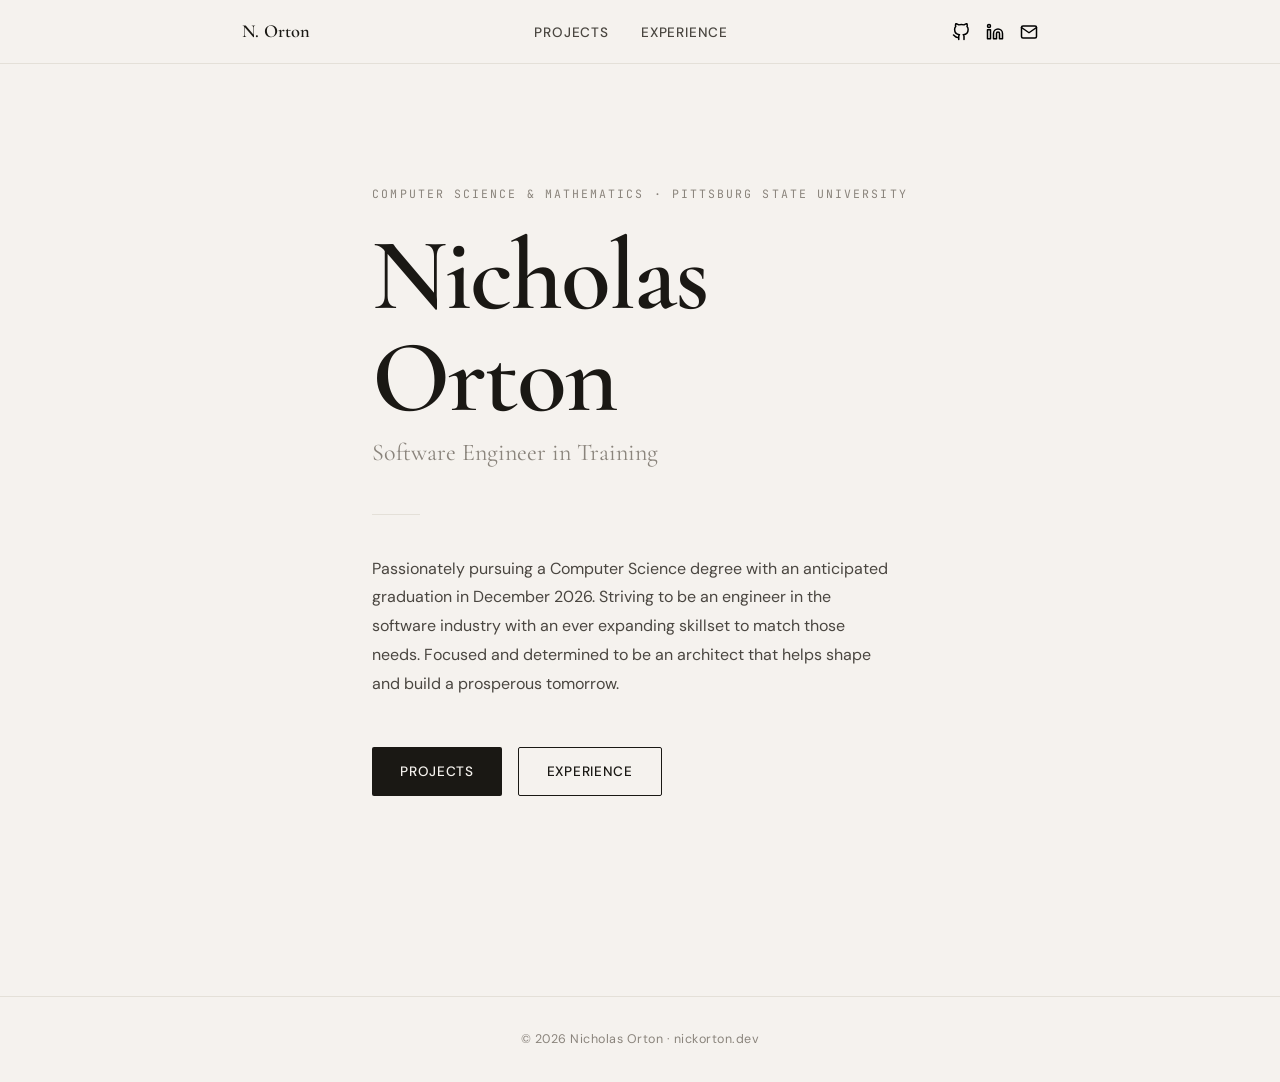
==== index.html @ e4ba1663 "first commit of personal website" ====
<!DOCTYPE html>
<html lang="en">

<head>
    <meta charset="UTF-8" />
    <meta name="viewport" content="width=device-width, initial-scale=1.0" />
    <title>Nicholas Orton</title>
    <link rel="preconnect" href="https://fonts.googleapis.com" />
    <link rel="preconnect" href="https://fonts.gstatic.com" crossorigin />
    <link
        href="https://fonts.googleapis.com/css2?family=Cormorant+Garamond:wght@400;600&family=DM+Sans:wght@400;500&family=JetBrains+Mono:wght@400&display=swap"
        rel="stylesheet" />
    <link rel="stylesheet" href="assets/css/style.css" />
    <style>
        .hero {
            min-height: 100vh;
            display: flex;
            align-items: center;
            padding-top: 5rem;
        }

        .hero-inner {
            max-width: var(--max);
            margin: 0 auto;
            padding: 0 2rem;
        }

        .hero-eyebrow {
            font-family: var(--mono);
            font-size: 0.72rem;
            letter-spacing: 0.18em;
            text-transform: uppercase;
            color: var(--ink-soft);
            margin-bottom: 1.25rem;
        }

        .hero-name {
            font-family: var(--serif);
            font-size: clamp(3.5rem, 8vw, 6.5rem);
            font-weight: 600;
            line-height: 1.0;
            letter-spacing: -0.02em;
            color: var(--ink);
            margin-bottom: 0.25rem;
        }

        .hero-title {
            font-family: var(--serif);
            font-size: clamp(1.1rem, 2.5vw, 1.5rem);
            font-weight: 400;
            color: var(--ink-soft);
            margin-bottom: 2.5rem;
        }

        .hero-rule {
            width: 48px;
            height: 1px;
            background: var(--rule);
            margin-bottom: 2.5rem;
        }

        .hero-bio {
            max-width: 520px;
            font-size: 1rem;
            color: var(--ink-mid);
            line-height: 1.8;
            margin-bottom: 3rem;
        }

        .hero-actions {
            display: flex;
            gap: 1rem;
            flex-wrap: wrap;
        }
    </style>
</head>

<body>

    <!-- Nav -->
    <nav>
        <div class="nav-inner">
            <a href="index.html" class="nav-logo">N. Orton</a>
            <ul class="nav-links">
                <li><a href="projects.html">Projects</a></li>
                <li><a href="experience.html">Experience</a></li>
            </ul>
            <div class="nav-icons">
                <!-- GitHub -->
                <a href="https://github.com/nrrorton" target="_blank" rel="noopener" aria-label="GitHub">
                    <img src="assets/icons/github.svg" alt="GitHub" width="18" height="18" />
                </a>
                <!-- LinkedIn -->
                <a href="https://www.linkedin.com/in/nicholas-ray-orton" target="_blank" rel="noopener"
                    aria-label="LinkedIn">
                    <img src="assets/icons/linkedin.svg" alt="LinkedIn" width="18" height="18" />
                </a>
                <!-- Email -->
                <a href="mailto:nrrorton@gmail.com" aria-label="Email">
                    <img src="assets/icons/email.svg" alt="Email" width="18" height="18" />
                </a>
            </div>
        </div>
    </nav>

    <!-- Hero -->
    <section class="hero">
        <div class="hero-inner">
            <p class="hero-eyebrow fade-in delay-1">Computer Science &amp; Mathematics · Pittsburg State University</p>
            <h1 class="hero-name fade-in delay-2">Nicholas<br>Orton</h1>
            <p class="hero-title fade-in delay-3">Software Engineer in Training</p>
            <div class="hero-rule fade-in delay-3"></div>
            <p class="hero-bio fade-in delay-4">
                Passionately pursuing a Computer Science degree with an anticipated graduation in December 2026.
                Striving to be an engineer in the software industry with an ever expanding skillset to match those needs.
                Focused and determined to be an architect that helps shape and build a prosperous tomorrow.
            </p>
            <div class="hero-actions fade-in delay-5">
                <a href="projects.html" class="btn btn-primary">Projects</a>
                <a href="experience.html" class="btn btn-outline">Experience</a>
            </div>
        </div>
    </section>

    <footer>
        <p>© 2026 Nicholas Orton · nickorton.dev</p>
    </footer>

</body>

</html>
---- assets/css/style.css ----
/* ── Reset & Base ─────────────────────────────────────── */
*,
*::before,
*::after {
    box-sizing: border-box;
    margin: 0;
    padding: 0;
}

:root {
    --cream: #f5f2ee;
    --paper: #fffdf9;
    --ink: #1a1814;
    --ink-mid: #4a4640;
    --ink-soft: #8a847c;
    --rule: #e4e0d8;
    --accent: #2c5f8a;
    --accent-h: #1e4266;
    --serif: 'Cormorant Garamond', Georgia, serif;
    --sans: 'DM Sans', system-ui, sans-serif;
    --mono: 'JetBrains Mono', monospace;
    --max: 860px;
    --transition: 0.2s ease;
}

html {
    scroll-behavior: smooth;
}

body {
    background: var(--cream);
    color: var(--ink);
    font-family: var(--sans);
    font-size: 16px;
    line-height: 1.7;
    min-height: 100vh;
}

/* ── Typography ───────────────────────────────────────── */
h1,
h2,
h3 {
    font-family: var(--serif);
    font-weight: 600;
    letter-spacing: -0.01em;
    line-height: 1.2;
}

a {
    color: var(--accent);
    text-decoration: none;
    transition: color var(--transition);
}

a:hover {
    color: var(--accent-h);
}

/* ── Layout ───────────────────────────────────────────── */
.container {
    max-width: var(--max);
    margin: 0 auto;
    padding: 0 2rem;
}

/* ── Nav ──────────────────────────────────────────────── */
nav {
    position: fixed;
    top: 0;
    left: 0;
    right: 0;
    z-index: 100;
    background: rgba(245, 242, 238, 0.92);
    backdrop-filter: blur(8px);
    border-bottom: 1px solid var(--rule);
}

.nav-inner {
    max-width: var(--max);
    margin: 0 auto;
    padding: 1rem 2rem;
    display: flex;
    align-items: center;
    justify-content: space-between;
}

.nav-logo {
    font-family: var(--serif);
    font-size: 1.15rem;
    font-weight: 600;
    color: var(--ink);
    letter-spacing: 0.01em;
}

.nav-logo:hover {
    color: var(--accent);
}

.nav-links {
    display: flex;
    align-items: center;
    gap: 2rem;
    list-style: none;
}

.nav-links a {
    font-size: 0.85rem;
    font-weight: 500;
    letter-spacing: 0.06em;
    text-transform: uppercase;
    color: var(--ink-mid);
}

.nav-links a:hover {
    color: var(--accent);
}

.nav-links a.active {
    color: var(--accent);
}

.nav-icons {
    display: flex;
    align-items: center;
    gap: 1rem;
}

.nav-icons a {
    display: flex;
    align-items: center;
    color: var(--ink-soft);
    transition: color var(--transition);
}

.nav-icons a:hover {
    color: var(--accent);
}

.nav-icons svg {
    width: 18px;
    height: 18px;
}

/* ── Buttons ──────────────────────────────────────────── */
.btn {
    display: inline-flex;
    align-items: center;
    gap: 0.5rem;
    padding: 0.75rem 1.75rem;
    font-family: var(--sans);
    font-size: 0.85rem;
    font-weight: 500;
    letter-spacing: 0.05em;
    text-transform: uppercase;
    border-radius: 2px;
    transition: all var(--transition);
    cursor: pointer;
    border: none;
}

.btn-primary {
    background: var(--ink);
    color: var(--cream);
}

.btn-primary:hover {
    background: var(--accent);
    color: var(--cream);
}

.btn-outline {
    background: transparent;
    color: var(--ink);
    border: 1px solid var(--ink);
}

.btn-outline:hover {
    border-color: var(--accent);
    color: var(--accent);
}

/* ── Section headings ─────────────────────────────────── */
.section-label {
    font-family: var(--mono);
    font-size: 0.7rem;
    letter-spacing: 0.15em;
    text-transform: uppercase;
    color: var(--ink-soft);
    margin-bottom: 1rem;
}

.divider {
    width: 40px;
    height: 1px;
    background: var(--ink-soft);
    margin: 1.5rem 0;
}

/* ── Footer ───────────────────────────────────────────── */
footer {
    margin-top: 6rem;
    padding: 2rem 0;
    border-top: 1px solid var(--rule);
    text-align: center;
    font-size: 0.78rem;
    color: var(--ink-soft);
    letter-spacing: 0.04em;
}

/* ── Fade-in cascade animation ────────────────────────── */
.fade-in {
    opacity: 0;
    transform: translateY(18px);
    animation: fadeUp 0.7s ease forwards;
}

@keyframes fadeUp {
    to {
        opacity: 1;
        transform: translateY(0);
    }
}

.delay-1 {
    animation-delay: 0.1s;
}

.delay-2 {
    animation-delay: 0.25s;
}

.delay-3 {
    animation-delay: 0.42s;
}

.delay-4 {
    animation-delay: 0.6s;
}

.delay-5 {
    animation-delay: 0.78s;
}
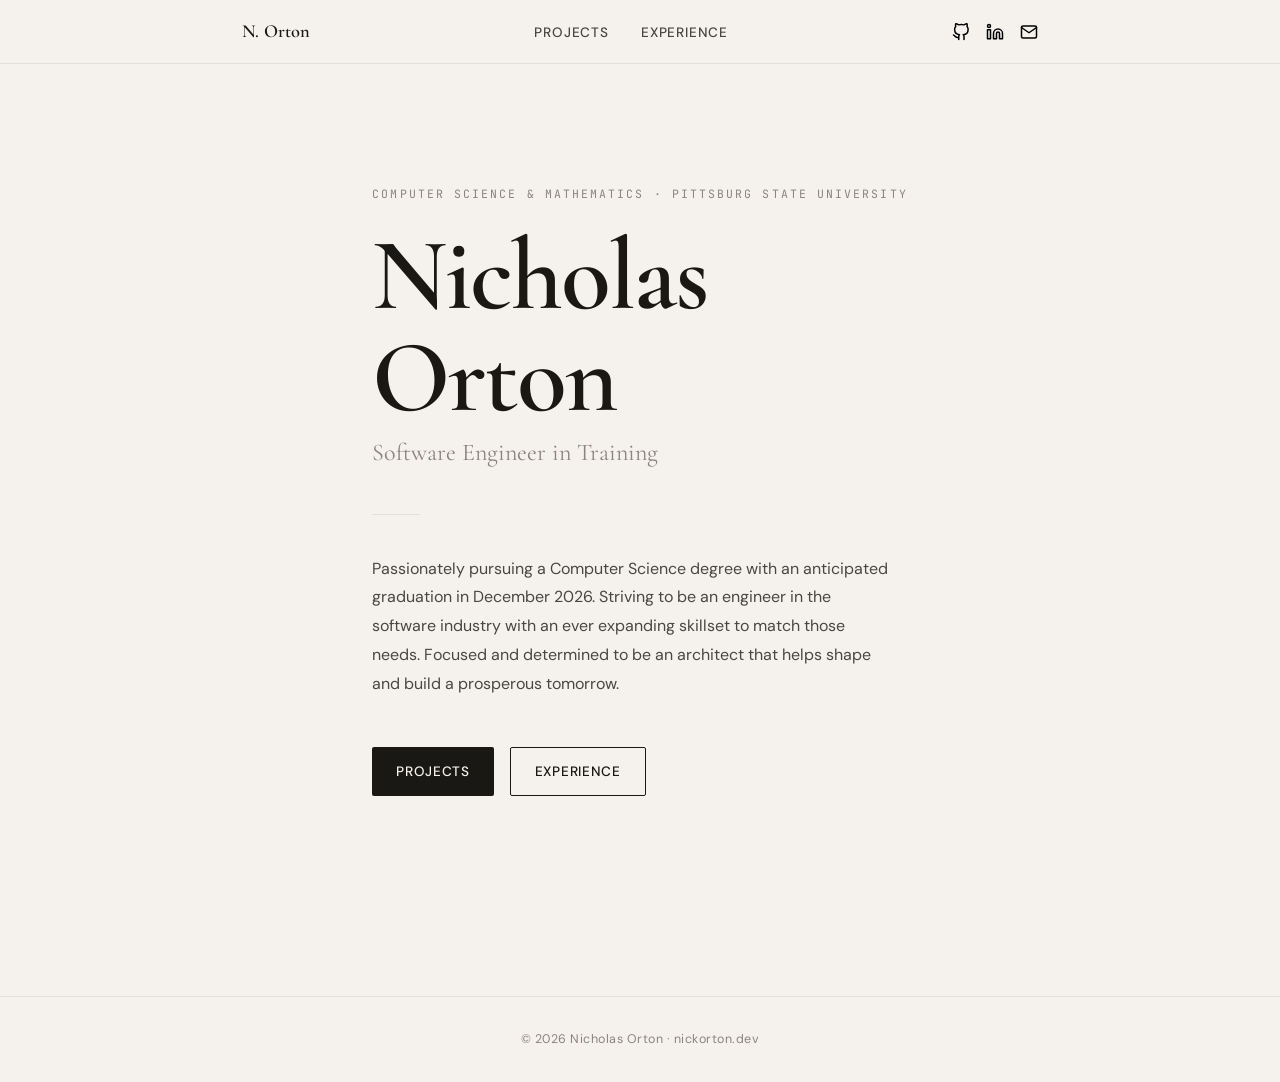
==== commit 3e884c7b: "Updating mobile breakpoints" ====
--- a/index.html
+++ b/index.html
@@ -86,16 +86,41 @@
                 <li><a href="experience.html">Experience</a></li>
             </ul>
             <div class="nav-icons">
-                <!-- GitHub -->
                 <a href="https://github.com/nrrorton" target="_blank" rel="noopener" aria-label="GitHub">
                     <img src="assets/icons/github.svg" alt="GitHub" width="18" height="18" />
                 </a>
-                <!-- LinkedIn -->
                 <a href="https://www.linkedin.com/in/nicholas-ray-orton" target="_blank" rel="noopener"
                     aria-label="LinkedIn">
                     <img src="assets/icons/linkedin.svg" alt="LinkedIn" width="18" height="18" />
                 </a>
-                <!-- Email -->
+                <a href="mailto:nrrorton@gmail.com" aria-label="Email">
+                    <img src="assets/icons/email.svg" alt="Email" width="18" height="18" />
+                </a>
+            </div>
+            <!-- Hamburger toggle (mobile only) -->
+            <button class="nav-toggle" aria-label="Toggle menu" onclick="
+          this.classList.toggle('open');
+          document.getElementById('nav-drawer').classList.toggle('open');
+        ">
+                <span></span>
+                <span></span>
+                <span></span>
+            </button>
+        </div>
+        <!-- Mobile drawer -->
+        <div class="nav-drawer" id="nav-drawer">
+            <ul class="nav-links">
+                <li><a href="projects.html">Projects</a></li>
+                <li><a href="experience.html">Experience</a></li>
+            </ul>
+            <div class="nav-icons">
+                <a href="https://github.com/nrrorton" target="_blank" rel="noopener" aria-label="GitHub">
+                    <img src="assets/icons/github.svg" alt="GitHub" width="18" height="18" />
+                </a>
+                <a href="https://www.linkedin.com/in/nicholas-ray-orton" target="_blank" rel="noopener"
+                    aria-label="LinkedIn">
+                    <img src="assets/icons/linkedin.svg" alt="LinkedIn" width="18" height="18" />
+                </a>
                 <a href="mailto:nrrorton@gmail.com" aria-label="Email">
                     <img src="assets/icons/email.svg" alt="Email" width="18" height="18" />
                 </a>
--- a/assets/css/style.css
+++ b/assets/css/style.css
@@ -60,7 +60,13 @@
 .container {
     max-width: var(--max);
     margin: 0 auto;
-    padding: 0 2rem;
+    padding: 0 1.25rem;
+}
+
+@media (min-width: 600px) {
+    .container {
+        padding: 0 2rem;
+    }
 }
 
 /* ── Nav ──────────────────────────────────────────────── */
@@ -70,7 +76,7 @@
     left: 0;
     right: 0;
     z-index: 100;
-    background: rgba(245, 242, 238, 0.92);
+    background: rgba(245, 242, 238, 0.96);
     backdrop-filter: blur(8px);
     border-bottom: 1px solid var(--rule);
 }
@@ -78,10 +84,17 @@
 .nav-inner {
     max-width: var(--max);
     margin: 0 auto;
-    padding: 1rem 2rem;
+    padding: 1rem 1.25rem;
     display: flex;
     align-items: center;
     justify-content: space-between;
+    gap: 1rem;
+}
+
+@media (min-width: 600px) {
+    .nav-inner {
+        padding: 1rem 2rem;
+    }
 }
 
 .nav-logo {
@@ -90,12 +103,14 @@
     font-weight: 600;
     color: var(--ink);
     letter-spacing: 0.01em;
+    flex-shrink: 0;
 }
 
 .nav-logo:hover {
     color: var(--accent);
 }
 
+/* Desktop nav links + icons */
 .nav-links {
     display: flex;
     align-items: center;
@@ -123,6 +138,7 @@
     display: flex;
     align-items: center;
     gap: 1rem;
+    flex-shrink: 0;
 }
 
 .nav-icons a {
@@ -136,17 +152,100 @@
     color: var(--accent);
 }
 
+.nav-icons img,
 .nav-icons svg {
     width: 18px;
     height: 18px;
 }
 
+/* Hamburger button — hidden on desktop */
+.nav-toggle {
+    display: none;
+    flex-direction: column;
+    justify-content: center;
+    gap: 5px;
+    background: none;
+    border: none;
+    cursor: pointer;
+    padding: 4px;
+    flex-shrink: 0;
+}
+
+.nav-toggle span {
+    display: block;
+    width: 22px;
+    height: 1.5px;
+    background: var(--ink);
+    transition: all 0.25s ease;
+    transform-origin: center;
+}
+
+/* Animate hamburger → X when open */
+.nav-toggle.open span:nth-child(1) {
+    transform: translateY(6.5px) rotate(45deg);
+}
+
+.nav-toggle.open span:nth-child(2) {
+    opacity: 0;
+}
+
+.nav-toggle.open span:nth-child(3) {
+    transform: translateY(-6.5px) rotate(-45deg);
+}
+
+/* Mobile drawer */
+.nav-drawer {
+    display: none;
+    flex-direction: column;
+    background: rgba(245, 242, 238, 0.98);
+    border-top: 1px solid var(--rule);
+    padding: 0.5rem 1.25rem 1.25rem;
+}
+
+.nav-drawer.open {
+    display: flex;
+}
+
+.nav-drawer .nav-links {
+    flex-direction: column;
+    align-items: flex-start;
+    gap: 0;
+}
+
+.nav-drawer .nav-links li {
+    width: 100%;
+    border-bottom: 1px solid var(--rule);
+}
+
+.nav-drawer .nav-links a {
+    display: block;
+    padding: 0.75rem 0;
+    font-size: 0.9rem;
+}
+
+.nav-drawer .nav-icons {
+    margin-top: 1rem;
+    gap: 1.25rem;
+}
+
+/* Switch to mobile layout below 560px */
+@media (max-width: 560px) {
+    .nav-toggle {
+        display: flex;
+    }
+
+    .nav-inner .nav-links,
+    .nav-inner .nav-icons {
+        display: none;
+    }
+}
+
 /* ── Buttons ──────────────────────────────────────────── */
 .btn {
     display: inline-flex;
     align-items: center;
     gap: 0.5rem;
-    padding: 0.75rem 1.75rem;
+    padding: 0.75rem 1.5rem;
     font-family: var(--sans);
     font-size: 0.85rem;
     font-weight: 500;
